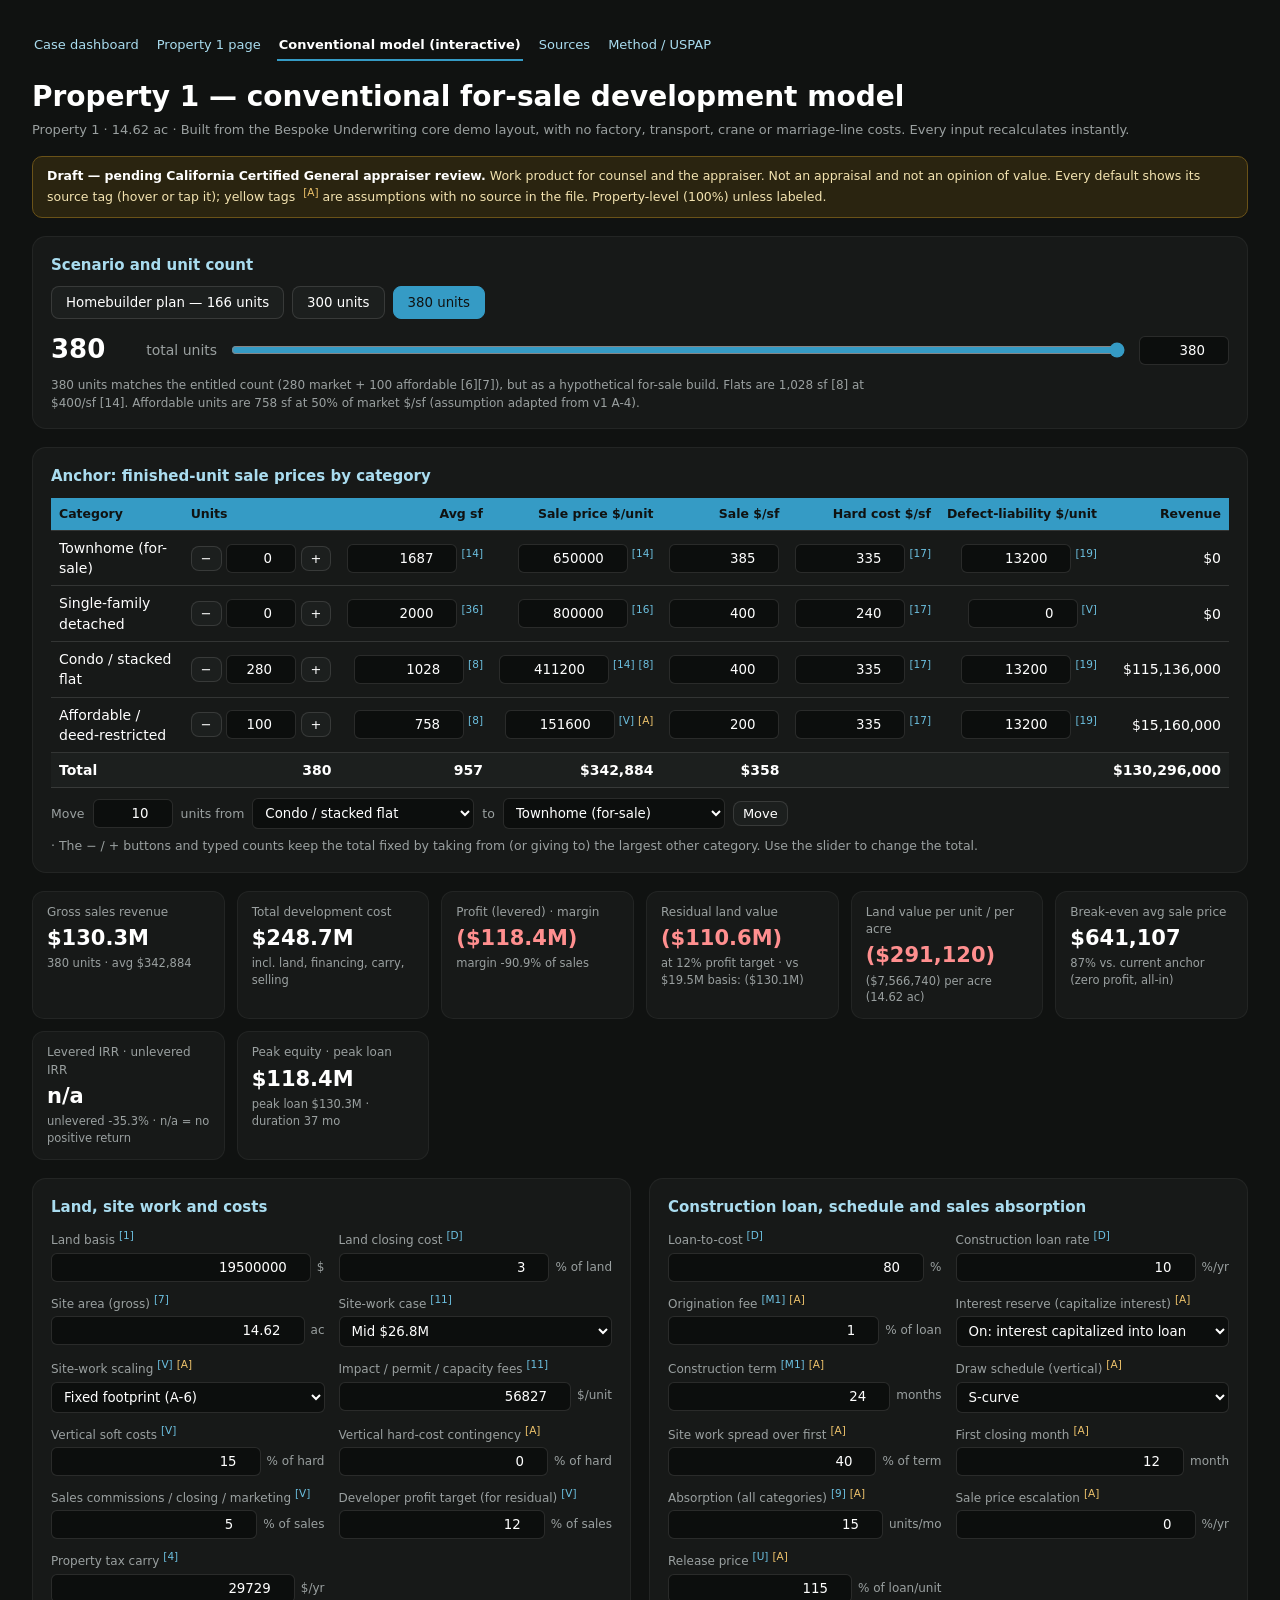
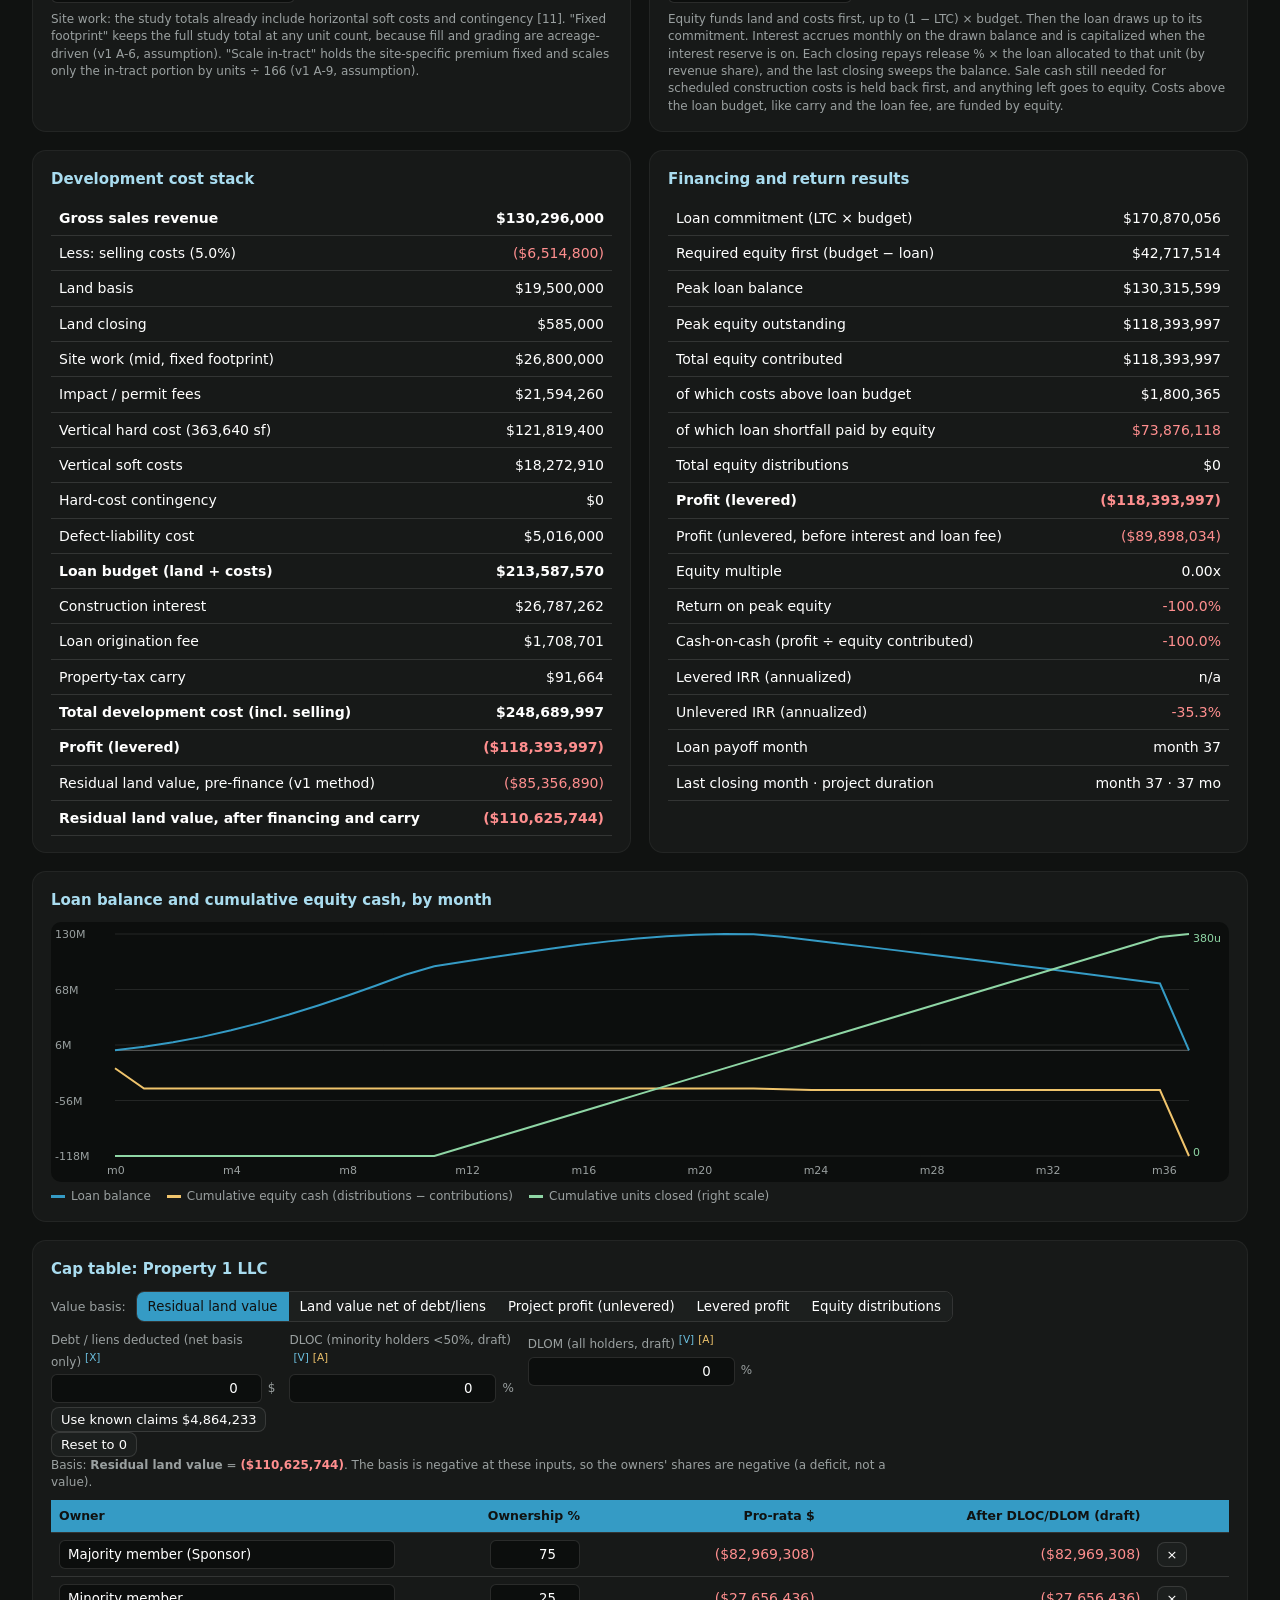
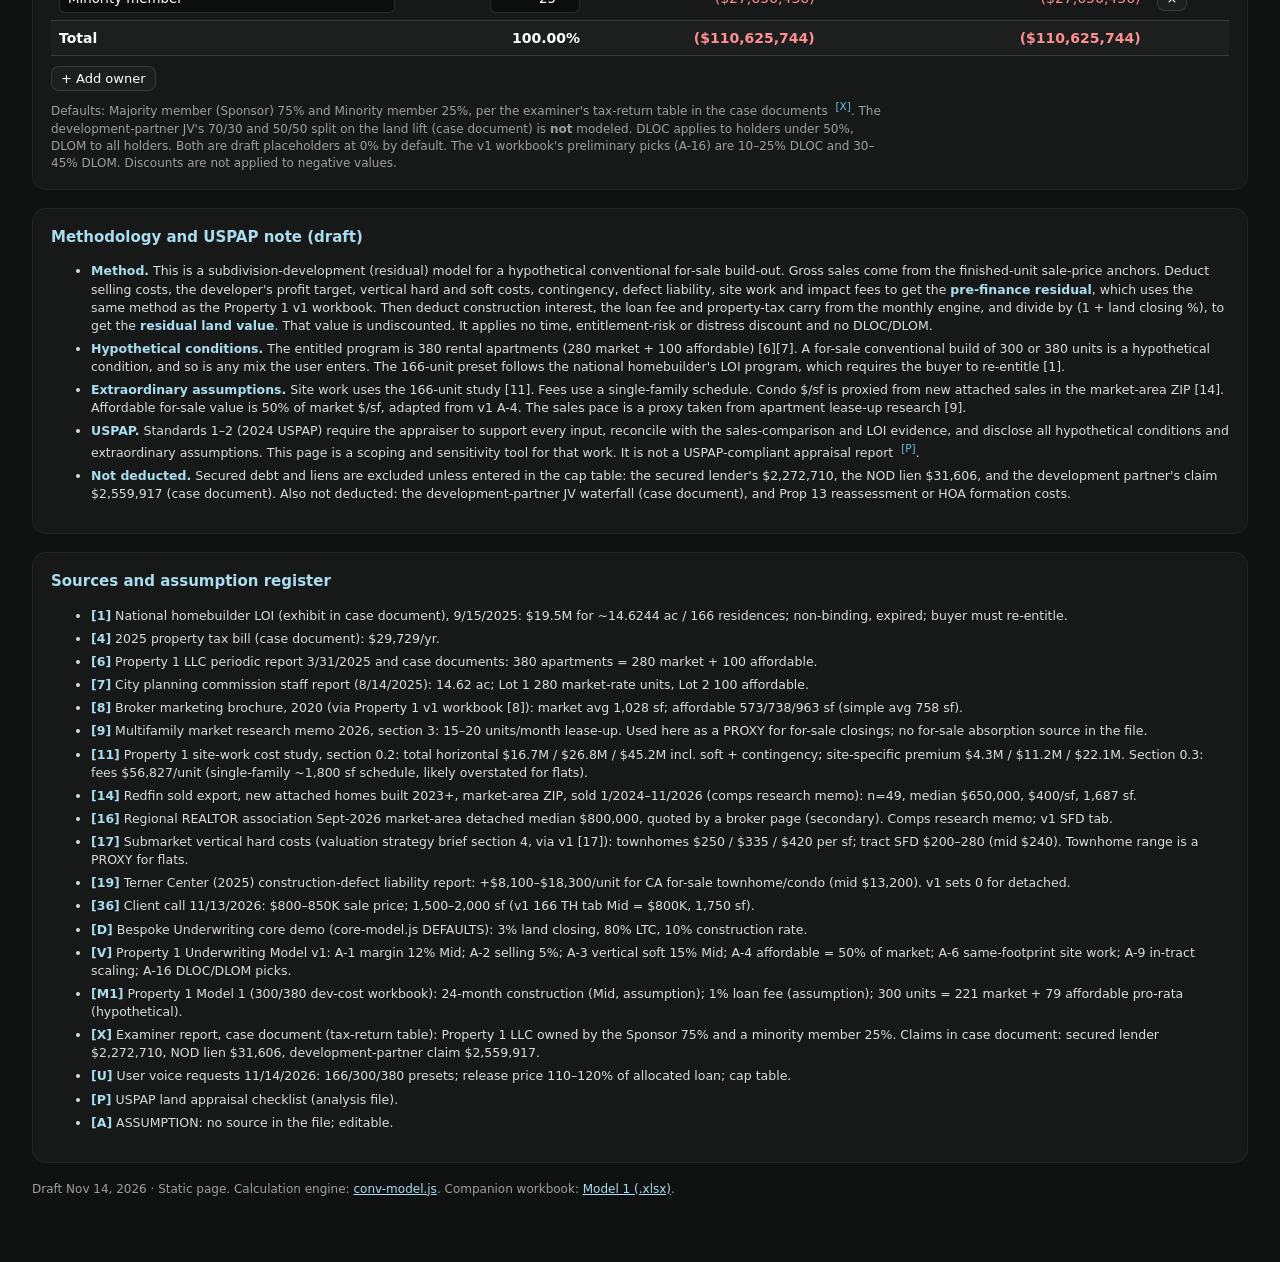
==== conventional-model/index.html @ cb13eaa0 "Add interactive conventional development model; anonymize model sections and workbook downloads" ====
<!DOCTYPE html>
<html lang="en">
<head>
<meta charset="utf-8">
<meta name="viewport" content="width=device-width, initial-scale=1">
<meta name="robots" content="noindex,nofollow">
<link rel="icon" href="data:,">
<title>Property 1 — Conventional development model (interactive)</title>
<style>
:root{--bg:#101211;--card:#171918;--card2:#1c1f1e;--blue:#359BC5;--blue2:#6CC0E0;--blue3:#A9DCEF;--line:rgba(255,255,255,.12);--soft:#9aa0a0;--neg:#ff8f8f;--pos:#8fd6a5;--warn:#f0c46c}
*{box-sizing:border-box}
html,body{margin:0;padding:0;background:var(--bg);color:#fff;font:14px/1.45 "Switzer","Inter","Segoe UI",system-ui,-apple-system,sans-serif}
.wrap{max-width:1320px;margin:0 auto;padding:32px 32px 64px}
.core-nav{display:flex;gap:14px;flex-wrap:wrap;align-items:center;margin:0 0 16px;font-size:13px}
.core-nav a{color:var(--blue3);text-decoration:none;padding:4px 2px;border-bottom:2px solid transparent}
.core-nav a:hover{color:#4FB3DC}.core-nav a.on{color:#fff;font-weight:700;border-bottom-color:var(--blue)}
h1{margin:0 0 4px;font:700 22px/1.3 inherit;font-family:inherit}
h2{margin:0 0 10px;font-weight:700;font-size:15px;color:var(--blue3)}
h3{margin:14px 0 6px;font-size:13px;color:var(--blue3)}
.meta{margin:0 0 16px;color:var(--soft);font-size:13px}
.callout{background:#2a2410;border:1px solid #6a5218;color:#f3e3b0;border-radius:10px;padding:10px 14px;font-size:12.5px;margin:0 0 18px}
.callout b{color:#fff}
.sec{background:var(--card);border-radius:14px;padding:18px 18px 16px;margin:0 0 18px;border:1px solid rgba(255,255,255,.05)}
.presets{display:flex;gap:8px;flex-wrap:wrap;margin:0 0 12px}
.btn{display:inline-flex;align-items:center;justify-content:center;padding:8px 14px;font:700 12.5px/1.2 inherit;font-family:inherit;background:var(--card2);color:#fff;border:1px solid var(--line);border-radius:8px;cursor:pointer}
.btn:hover{border-color:var(--blue)}.btn.on{background:var(--blue);color:#101211;border-color:var(--blue)}
.btn.sm{padding:4px 9px;font-size:13px;min-width:30px}
.slider-row{display:flex;align-items:center;gap:12px;flex-wrap:wrap}
.slider-row input[type=range]{flex:1 1 260px;accent-color:var(--blue)}
.slider-row .big{font-size:26px;font-weight:700;min-width:3.2em}
input[type=number],input[type=text],select{background:#0c0e0d;color:#fff;border:1px solid var(--line);border-radius:6px;padding:6px 8px;font:14px inherit;font-family:inherit;width:100%;min-width:0}
input[type=number]{text-align:right;font-variant-numeric:tabular-nums}
input:focus,select:focus{outline:2px solid var(--blue);outline-offset:0}
.tbl-scroll{overflow-x:auto;-webkit-overflow-scrolling:touch}
table{width:100%;border-collapse:collapse}
th,td{border-bottom:1px solid var(--line);padding:7px 8px;text-align:left;vertical-align:middle}
thead th{background:var(--blue);color:#101211;font-weight:700;font-size:12.5px;white-space:nowrap}
td.num,th.num{text-align:right;font-variant-numeric:tabular-nums;white-space:nowrap}
tfoot td{font-weight:700;background:var(--card2)}
.cats td input[type=number]{width:110px}
.cats td.u{white-space:nowrap}.cats td.u input{width:70px;display:inline-block}
.src{display:inline-block;margin-left:4px;font-size:10.5px;color:var(--blue2);cursor:help;vertical-align:super;white-space:nowrap}
.src.as{color:var(--warn)}
.metrics{display:grid;grid-template-columns:repeat(auto-fit,minmax(190px,1fr));gap:12px;margin:0 0 18px}
.metric{background:var(--card);border-radius:12px;padding:12px 14px;border:1px solid rgba(255,255,255,.05)}
.metric .lbl{color:var(--soft);font-size:12px}.metric .val{font-size:21px;font-weight:700;font-variant-numeric:tabular-nums;margin-top:2px}
.metric .sub{color:var(--soft);font-size:11.5px;margin-top:2px}
.neg{color:var(--neg)!important}.pos{color:var(--pos)}
.grid2{display:grid;grid-template-columns:1fr 1fr;gap:18px}
.fields{display:grid;grid-template-columns:repeat(auto-fill,minmax(220px,1fr));gap:10px 14px}
.fld label{display:block;color:var(--soft);font-size:12px;margin-bottom:3px}
.fld .row{display:flex;gap:6px;align-items:center}.fld .unit{color:var(--soft);font-size:12px;white-space:nowrap}
.movebar{display:flex;gap:8px;flex-wrap:wrap;align-items:center;margin:10px 0 0;color:var(--soft);font-size:12.5px}
.movebar select{width:auto}.movebar input{width:80px}
.note{color:var(--soft);font-size:12px;margin:8px 0 0;max-width:110ch}
.warnbox{background:#3a1717;border:1px solid #7a2d2d;color:#ffd1d1;border-radius:8px;padding:8px 12px;margin:8px 0;font-size:12.5px}
canvas{width:100%;height:260px;display:block;background:#0c0e0d;border-radius:10px}
.legend{display:flex;gap:16px;font-size:12px;color:var(--soft);margin:6px 0 0;flex-wrap:wrap}
.legend i{display:inline-block;width:14px;height:3px;margin-right:6px;vertical-align:middle}
.sources li{margin:0 0 5px;font-size:12.5px;color:#d8dcdc}.sources b{color:var(--blue3)}
.toggle{display:inline-flex;border:1px solid var(--line);border-radius:8px;overflow:hidden;flex-wrap:wrap}
.toggle button{background:var(--card2);color:#fff;border:0;padding:7px 11px;font:600 12.5px inherit;font-family:inherit;cursor:pointer}
.toggle button.on{background:var(--blue);color:#101211}
.cap td input[type=text]{min-width:170px}.cap td input[type=number]{width:90px}
@media(max-width:800px){.wrap{padding:16px 12px 40px}.grid2{grid-template-columns:1fr}.metric .val{font-size:18px}.metrics{grid-template-columns:1fr 1fr}h1{font-size:19px}}
</style>
</head>
<body>
<div class="wrap">
<nav class="core-nav"><a href="../index.html">Case dashboard</a><a href="../bella-mar.html#dev-cost-model">Property 1 page</a><a class="on" href="./">Conventional model (interactive)</a><a href="#sources">Sources</a><a href="#uspap">Method / USPAP</a></nav>
<h1>Property 1 — conventional for-sale development model</h1>
<p class="meta">Property 1 · 14.62 ac · Built from the Bespoke Underwriting core demo layout, with no factory, transport, crane or marriage-line costs. Every input recalculates instantly.</p>
<div class="callout"><b>Draft — pending California Certified General appraiser review.</b> Work product for counsel and the appraiser. Not an appraisal and not an opinion of value. Every default shows its source tag (hover or tap it); yellow tags <span class="src as">[A]</span> are assumptions with no source in the file. Property-level (100%) unless labeled.</div>

<section class="sec" id="scenario">
<h2>Scenario and unit count</h2>
<div class="presets" id="presets">
 <button class="btn" data-preset="166">Homebuilder plan — 166 units</button>
 <button class="btn" data-preset="300">300 units</button>
 <button class="btn" data-preset="380">380 units</button>
</div>
<div class="slider-row">
 <span class="big" id="totU">380</span><span style="color:var(--soft)">total units</span>
 <input type="range" id="unitSlider" min="100" max="380" step="1" value="380" aria-label="Total units">
 <input type="number" id="unitNum" min="100" max="380" step="1" value="380" style="width:90px" aria-label="Total units (number)">
</div>
<p class="note" id="presetNote"></p>
</section>

<section class="sec" id="anchor">
<h2>Anchor: finished-unit sale prices by category</h2>
<div class="tbl-scroll"><table class="cats"><thead><tr><th>Category</th><th>Units</th><th class="num">Avg sf</th><th class="num">Sale price $/unit</th><th class="num">Sale $/sf</th><th class="num">Hard cost $/sf</th><th class="num">Defect-liability $/unit</th><th class="num">Revenue</th></tr></thead>
<tbody id="catBody"></tbody><tfoot><tr><td>Total</td><td class="num" id="catU"></td><td class="num" id="catSf"></td><td class="num" id="catAvg"></td><td class="num" id="catPsf"></td><td></td><td></td><td class="num" id="catRev"></td></tr></tfoot></table></div>
<div class="movebar">Move <input type="number" id="mvN" value="10" min="1" step="1"> units from <select id="mvFrom"></select> to <select id="mvTo"></select> <button class="btn sm" id="mvGo">Move</button> <span>· The − / + buttons and typed counts keep the total fixed by taking from (or giving to) the largest other category. Use the slider to change the total.</span></div>
</section>

<div class="metrics" id="metrics"></div>

<div class="grid2">
<section class="sec"><h2>Land, site work and costs</h2><div class="fields" id="fCost"></div>
<p class="note">Site work: the study totals already include horizontal soft costs and contingency [11]. "Fixed footprint" keeps the full study total at any unit count, because fill and grading are acreage-driven (v1 A-6, assumption). "Scale in-tract" holds the site-specific premium fixed and scales only the in-tract portion by units ÷ 166 (v1 A-9, assumption).</p></section>
<section class="sec"><h2>Construction loan, schedule and sales absorption</h2><div class="fields" id="fFin"></div>
<p class="note">Equity funds land and costs first, up to (1 − LTC) × budget. Then the loan draws up to its commitment. Interest accrues monthly on the drawn balance and is capitalized when the interest reserve is on. Each closing repays release % × the loan allocated to that unit (by revenue share), and the last closing sweeps the balance. Sale cash still needed for scheduled construction costs is held back first, and anything left goes to equity. Costs above the loan budget, like carry and the loan fee, are funded by equity.</p></section>
</div>

<div class="grid2">
<section class="sec"><h2>Development cost stack</h2><div class="tbl-scroll"><table><tbody id="stack"></tbody></table></div></section>
<section class="sec"><h2>Financing and return results</h2><div class="tbl-scroll"><table><tbody id="finOut"></tbody></table></div></section>
</div>

<section class="sec"><h2>Loan balance and cumulative equity cash, by month</h2>
<canvas id="chart" width="1200" height="260" aria-label="Chart of loan balance and cumulative equity cash by month"></canvas>
<div class="legend"><span><i style="background:#359BC5"></i>Loan balance</span><span><i style="background:#f0c46c"></i>Cumulative equity cash (distributions − contributions)</span><span><i style="background:#8fd6a5"></i>Cumulative units closed (right scale)</span></div>
</section>

<section class="sec" id="captable"><h2>Cap table: Property 1 LLC</h2>
<div style="display:flex;gap:10px;flex-wrap:wrap;align-items:center;margin:0 0 10px"><span style="color:var(--soft);font-size:12.5px">Value basis:</span>
<div class="toggle" id="basisToggle">
 <button data-b="rlv">Residual land value</button><button data-b="net">Land value net of debt/liens</button><button data-b="unlev">Project profit (unlevered)</button><button data-b="profit">Levered profit</button><button data-b="dist">Equity distributions</button>
</div></div>
<div class="fields" id="fCap"></div>
<div id="capWarn"></div>
<div class="tbl-scroll"><table class="cap"><thead><tr><th>Owner</th><th class="num">Ownership %</th><th class="num">Pro-rata $</th><th class="num">After DLOC/DLOM (draft)</th><th></th></tr></thead><tbody id="capBody"></tbody>
<tfoot><tr><td>Total</td><td class="num" id="capPct"></td><td class="num" id="capVal"></td><td class="num" id="capAdj"></td><td></td></tr></tfoot></table></div>
<div style="margin:10px 0 0"><button class="btn sm" id="capAdd">+ Add owner</button></div>
<p class="note">Defaults: Majority member (Sponsor) 75% and Minority member 25%, per the examiner's tax-return table in the case documents <span class="src" title="[X] Examiner report, case document (tax-return table)">[X]</span>. The development-partner JV's 70/30 and 50/50 split on the land lift (case document) is <b>not</b> modeled. DLOC applies to holders under 50%, DLOM to all holders. Both are draft placeholders at 0% by default. The v1 workbook's preliminary picks (A-16) are 10–25% DLOC and 30–45% DLOM. Discounts are not applied to negative values.</p>
</section>

<section class="sec" id="uspap"><h2>Methodology and USPAP note (draft)</h2>
<ul class="sources">
<li><b>Method.</b> This is a subdivision-development (residual) model for a hypothetical conventional for-sale build-out. Gross sales come from the finished-unit sale-price anchors. Deduct selling costs, the developer's profit target, vertical hard and soft costs, contingency, defect liability, site work and impact fees to get the <b>pre-finance residual</b>, which uses the same method as the Property 1 v1 workbook. Then deduct construction interest, the loan fee and property-tax carry from the monthly engine, and divide by (1 + land closing %), to get the <b>residual land value</b>. That value is undiscounted. It applies no time, entitlement-risk or distress discount and no DLOC/DLOM.</li>
<li><b>Hypothetical conditions.</b> The entitled program is 380 rental apartments (280 market + 100 affordable) [6][7]. A for-sale conventional build of 300 or 380 units is a hypothetical condition, and so is any mix the user enters. The 166-unit preset follows the national homebuilder's LOI program, which requires the buyer to re-entitle [1].</li>
<li><b>Extraordinary assumptions.</b> Site work uses the 166-unit study [11]. Fees use a single-family schedule. Condo $/sf is proxied from new attached sales in the market-area ZIP [14]. Affordable for-sale value is 50% of market $/sf, adapted from v1 A-4. The sales pace is a proxy taken from apartment lease-up research [9].</li>
<li><b>USPAP.</b> Standards 1–2 (2024 USPAP) require the appraiser to support every input, reconcile with the sales-comparison and LOI evidence, and disclose all hypothetical conditions and extraordinary assumptions. This page is a scoping and sensitivity tool for that work. It is not a USPAP-compliant appraisal report <span class="src" title="[P] USPAP land appraisal checklist (analysis file)">[P]</span>.</li>
<li><b>Not deducted.</b> Secured debt and liens are excluded unless entered in the cap table: the secured lender's $2,272,710, the NOD lien $31,606, and the development partner's claim $2,559,917 (case document). Also not deducted: the development-partner JV waterfall (case document), and Prop 13 reassessment or HOA formation costs.</li>
</ul></section>

<section class="sec" id="sources"><h2>Sources and assumption register</h2><ul class="sources" id="srcList"></ul></section>
<p class="note">Draft Nov 14, 2026 · Static page. Calculation engine: <a style="color:var(--blue3)" href="conv-model.js">conv-model.js</a>. Companion workbook: <a style="color:var(--blue3)" href="../assets/Property1_DevCost_300-380.xlsx">Model 1 (.xlsx)</a>.</p>
</div>
<script src="conv-model.js"></script>
<script src="ui.js"></script>
</body>
</html>
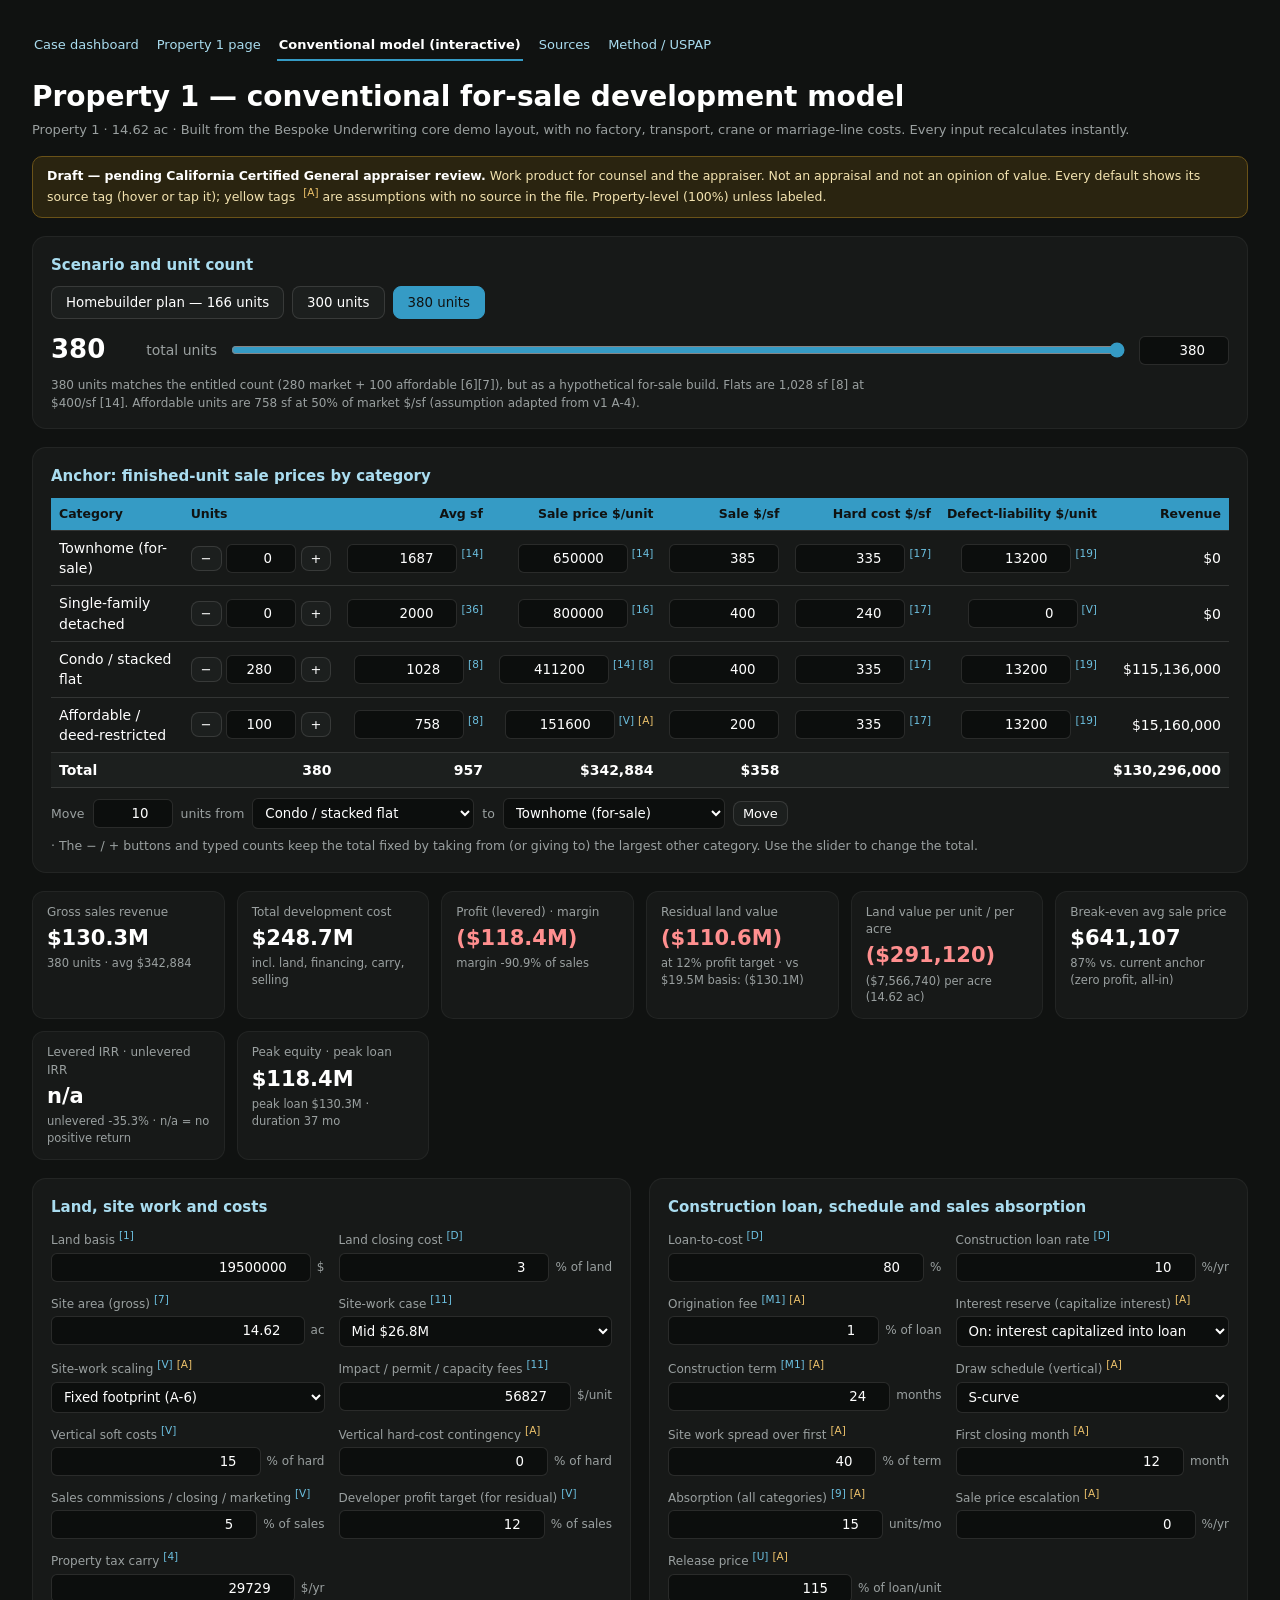
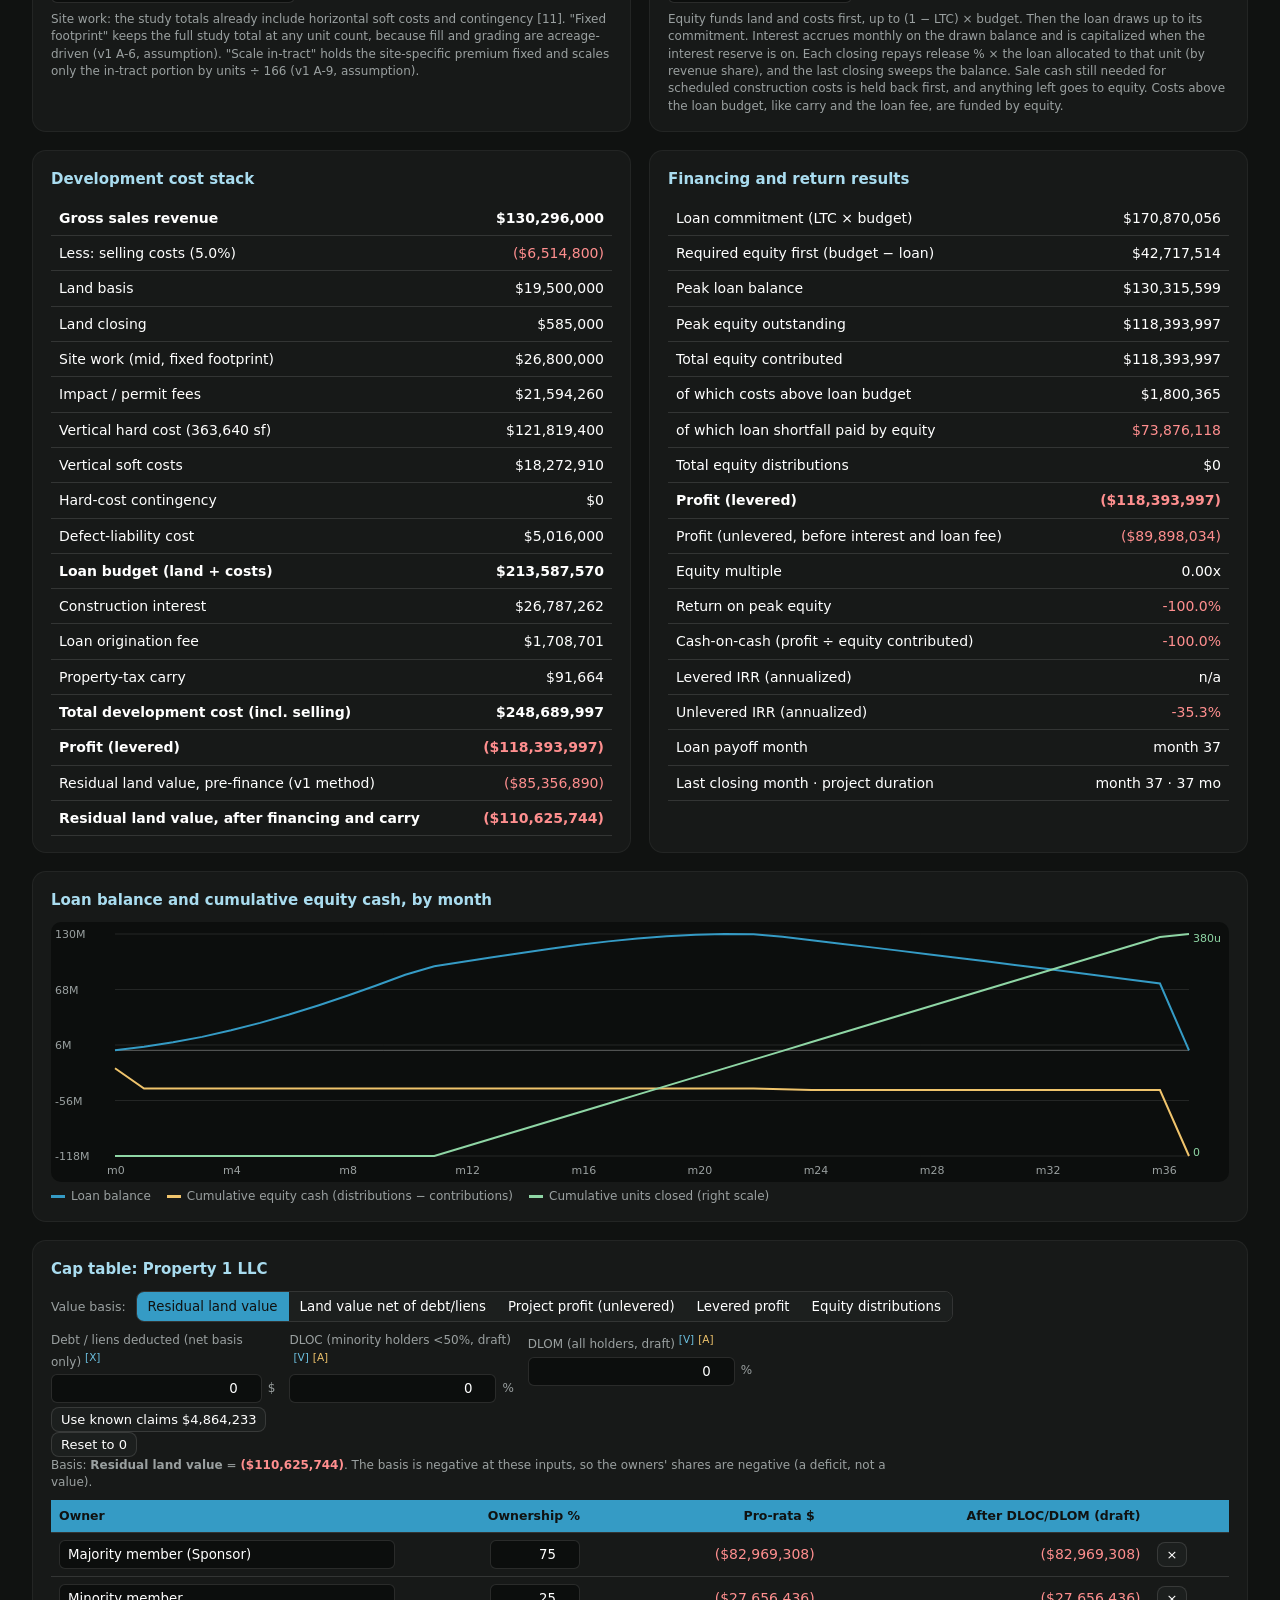
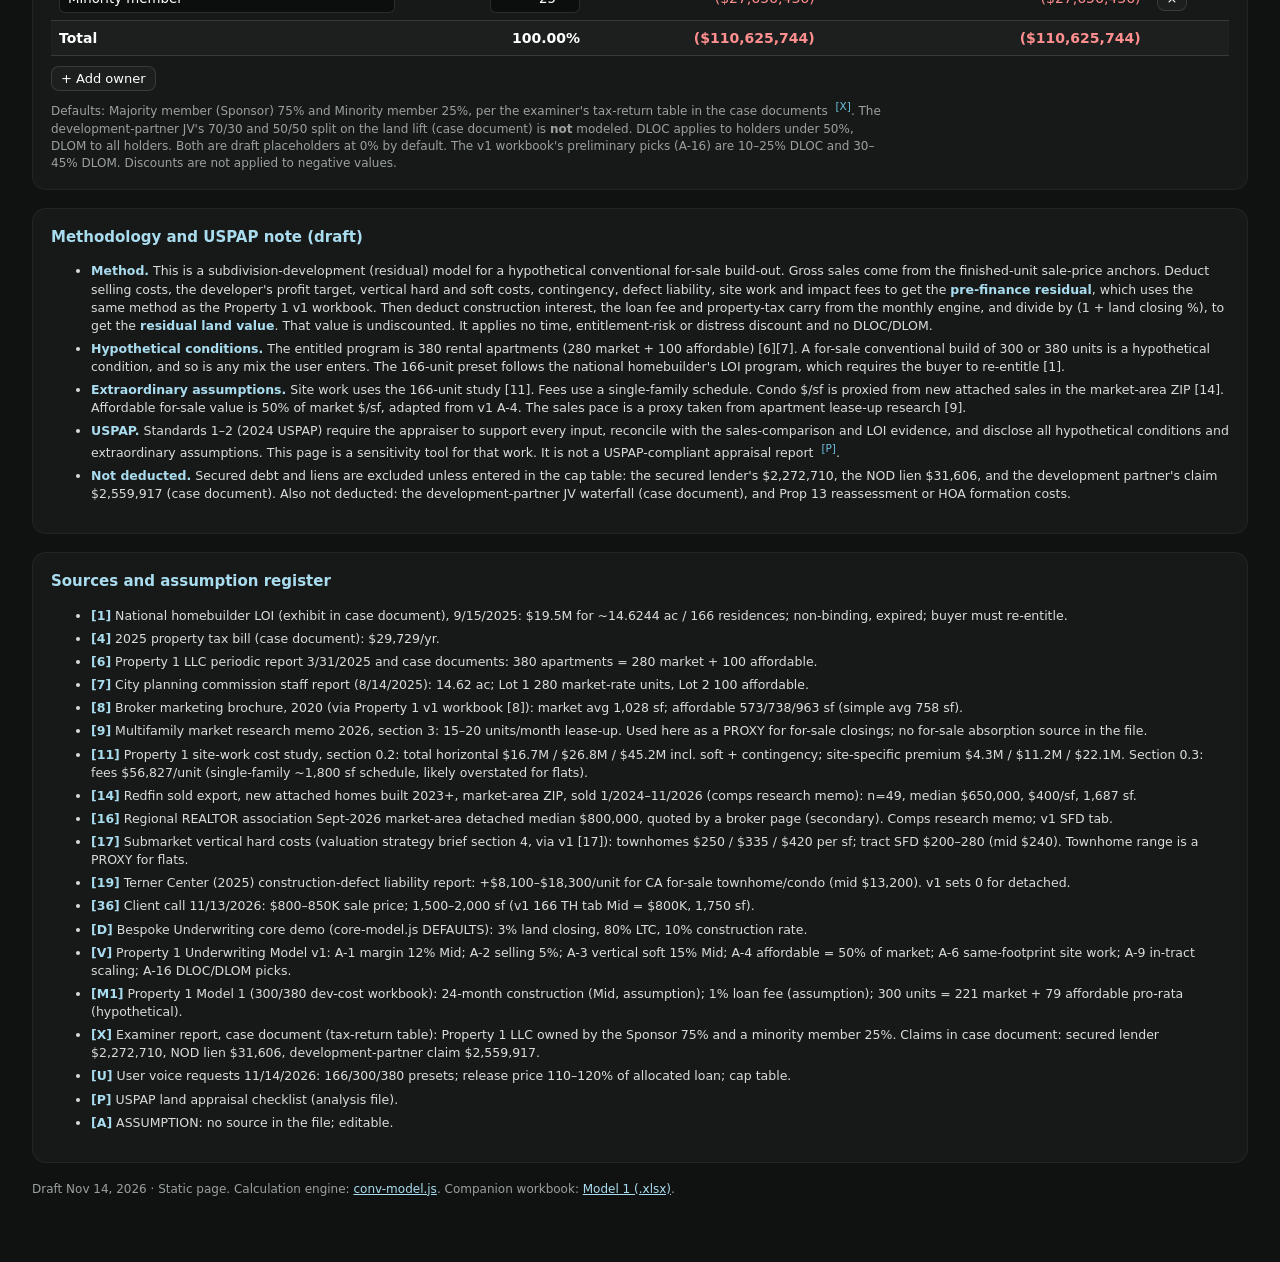
==== commit 83858b1a: "Remove scoping metrics and add property summary cards Drop hours, step counts, and work-plan chips f" ====
--- a/conventional-model/index.html
+++ b/conventional-model/index.html
@@ -131,7 +131,7 @@
 <li><b>Method.</b> This is a subdivision-development (residual) model for a hypothetical conventional for-sale build-out. Gross sales come from the finished-unit sale-price anchors. Deduct selling costs, the developer's profit target, vertical hard and soft costs, contingency, defect liability, site work and impact fees to get the <b>pre-finance residual</b>, which uses the same method as the Property 1 v1 workbook. Then deduct construction interest, the loan fee and property-tax carry from the monthly engine, and divide by (1 + land closing %), to get the <b>residual land value</b>. That value is undiscounted. It applies no time, entitlement-risk or distress discount and no DLOC/DLOM.</li>
 <li><b>Hypothetical conditions.</b> The entitled program is 380 rental apartments (280 market + 100 affordable) [6][7]. A for-sale conventional build of 300 or 380 units is a hypothetical condition, and so is any mix the user enters. The 166-unit preset follows the national homebuilder's LOI program, which requires the buyer to re-entitle [1].</li>
 <li><b>Extraordinary assumptions.</b> Site work uses the 166-unit study [11]. Fees use a single-family schedule. Condo $/sf is proxied from new attached sales in the market-area ZIP [14]. Affordable for-sale value is 50% of market $/sf, adapted from v1 A-4. The sales pace is a proxy taken from apartment lease-up research [9].</li>
-<li><b>USPAP.</b> Standards 1–2 (2024 USPAP) require the appraiser to support every input, reconcile with the sales-comparison and LOI evidence, and disclose all hypothetical conditions and extraordinary assumptions. This page is a scoping and sensitivity tool for that work. It is not a USPAP-compliant appraisal report <span class="src" title="[P] USPAP land appraisal checklist (analysis file)">[P]</span>.</li>
+<li><b>USPAP.</b> Standards 1–2 (2024 USPAP) require the appraiser to support every input, reconcile with the sales-comparison and LOI evidence, and disclose all hypothetical conditions and extraordinary assumptions. This page is a sensitivity tool for that work. It is not a USPAP-compliant appraisal report <span class="src" title="[P] USPAP land appraisal checklist (analysis file)">[P]</span>.</li>
 <li><b>Not deducted.</b> Secured debt and liens are excluded unless entered in the cap table: the secured lender's $2,272,710, the NOD lien $31,606, and the development partner's claim $2,559,917 (case document). Also not deducted: the development-partner JV waterfall (case document), and Prop 13 reassessment or HOA formation costs.</li>
 </ul></section>
 
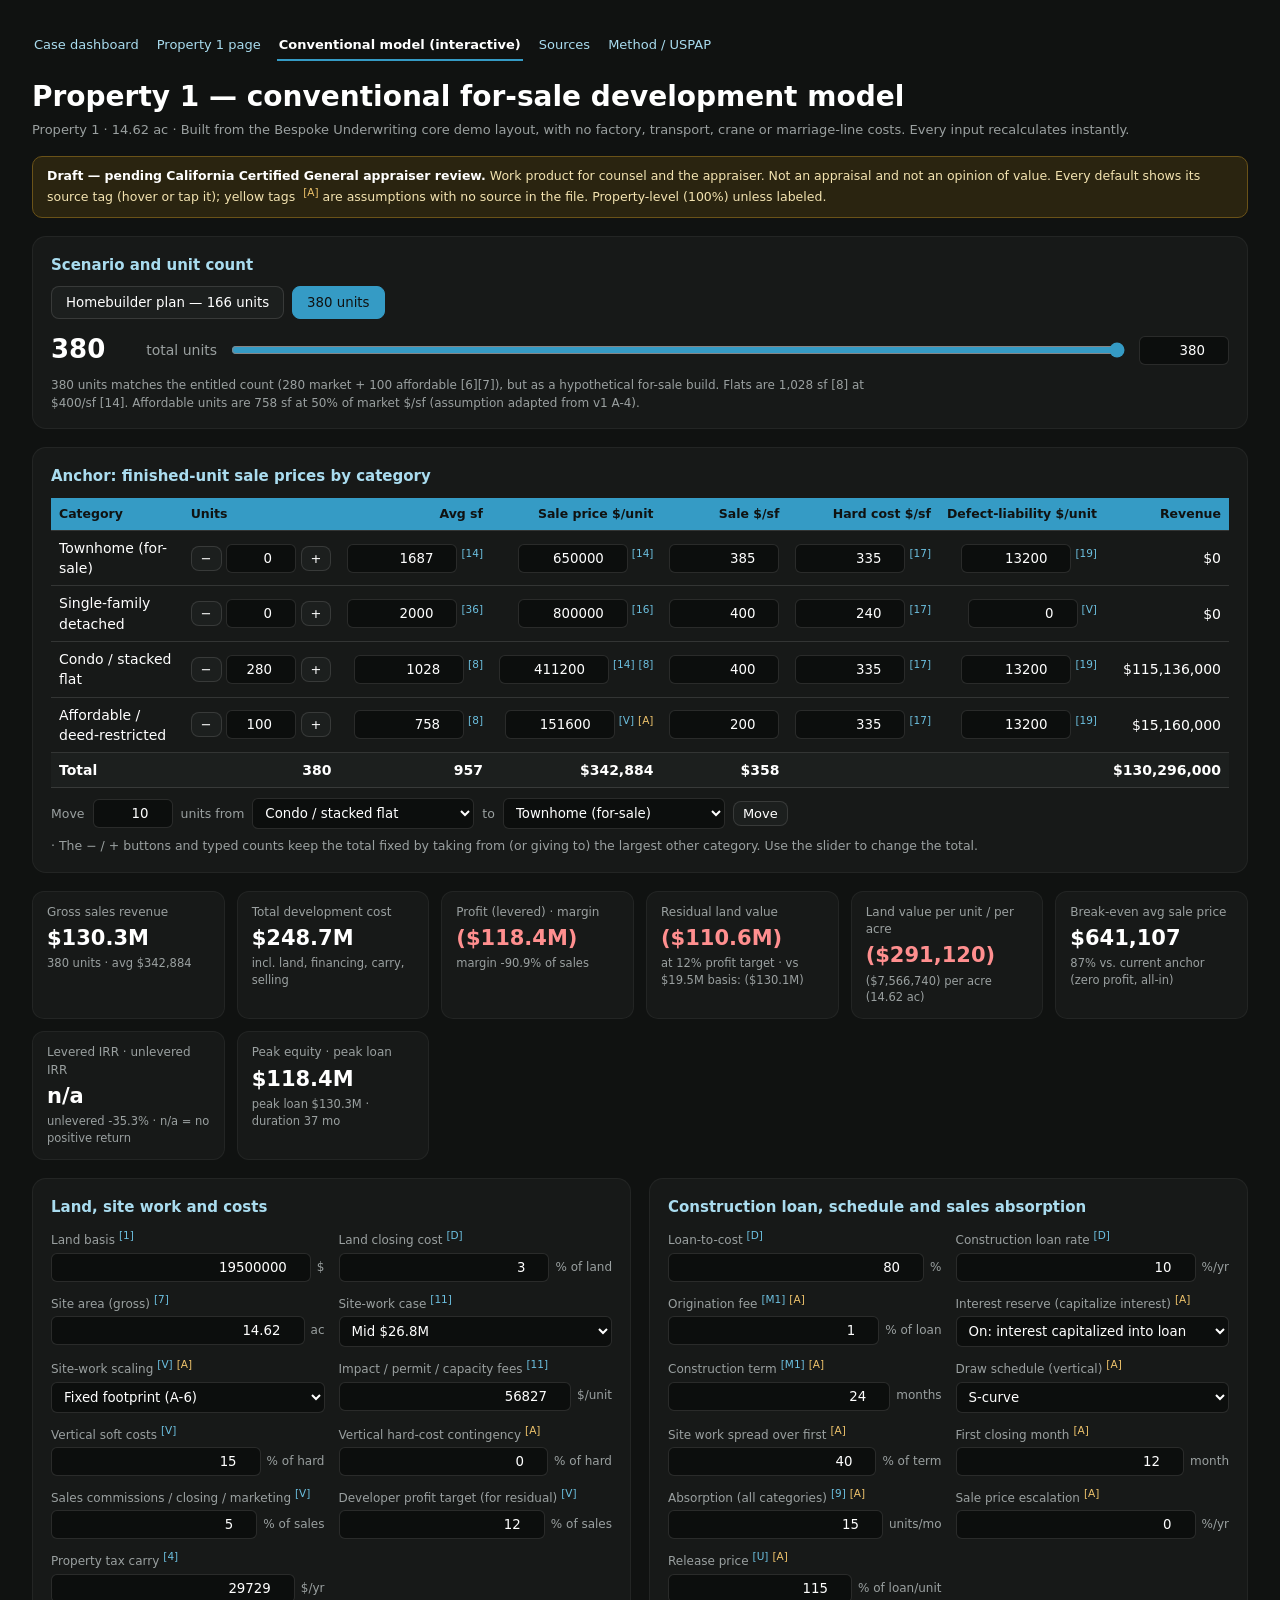
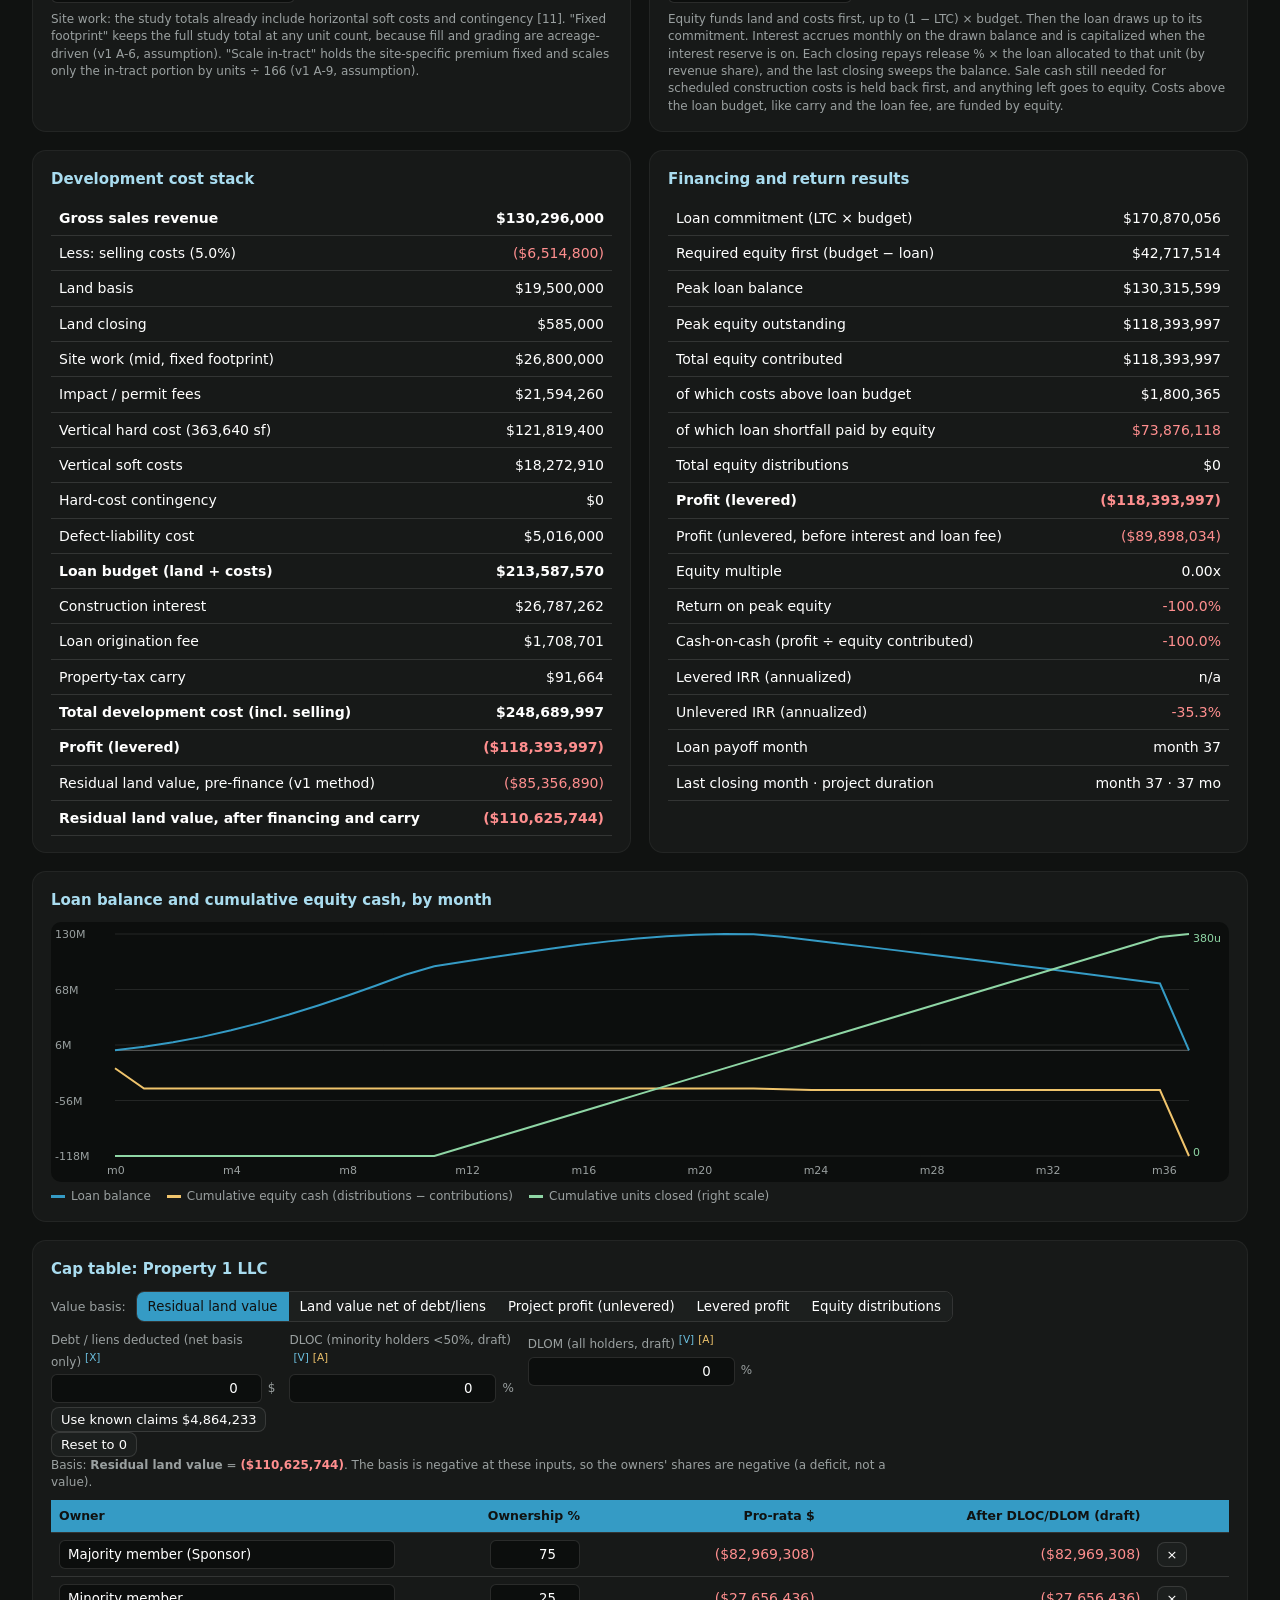
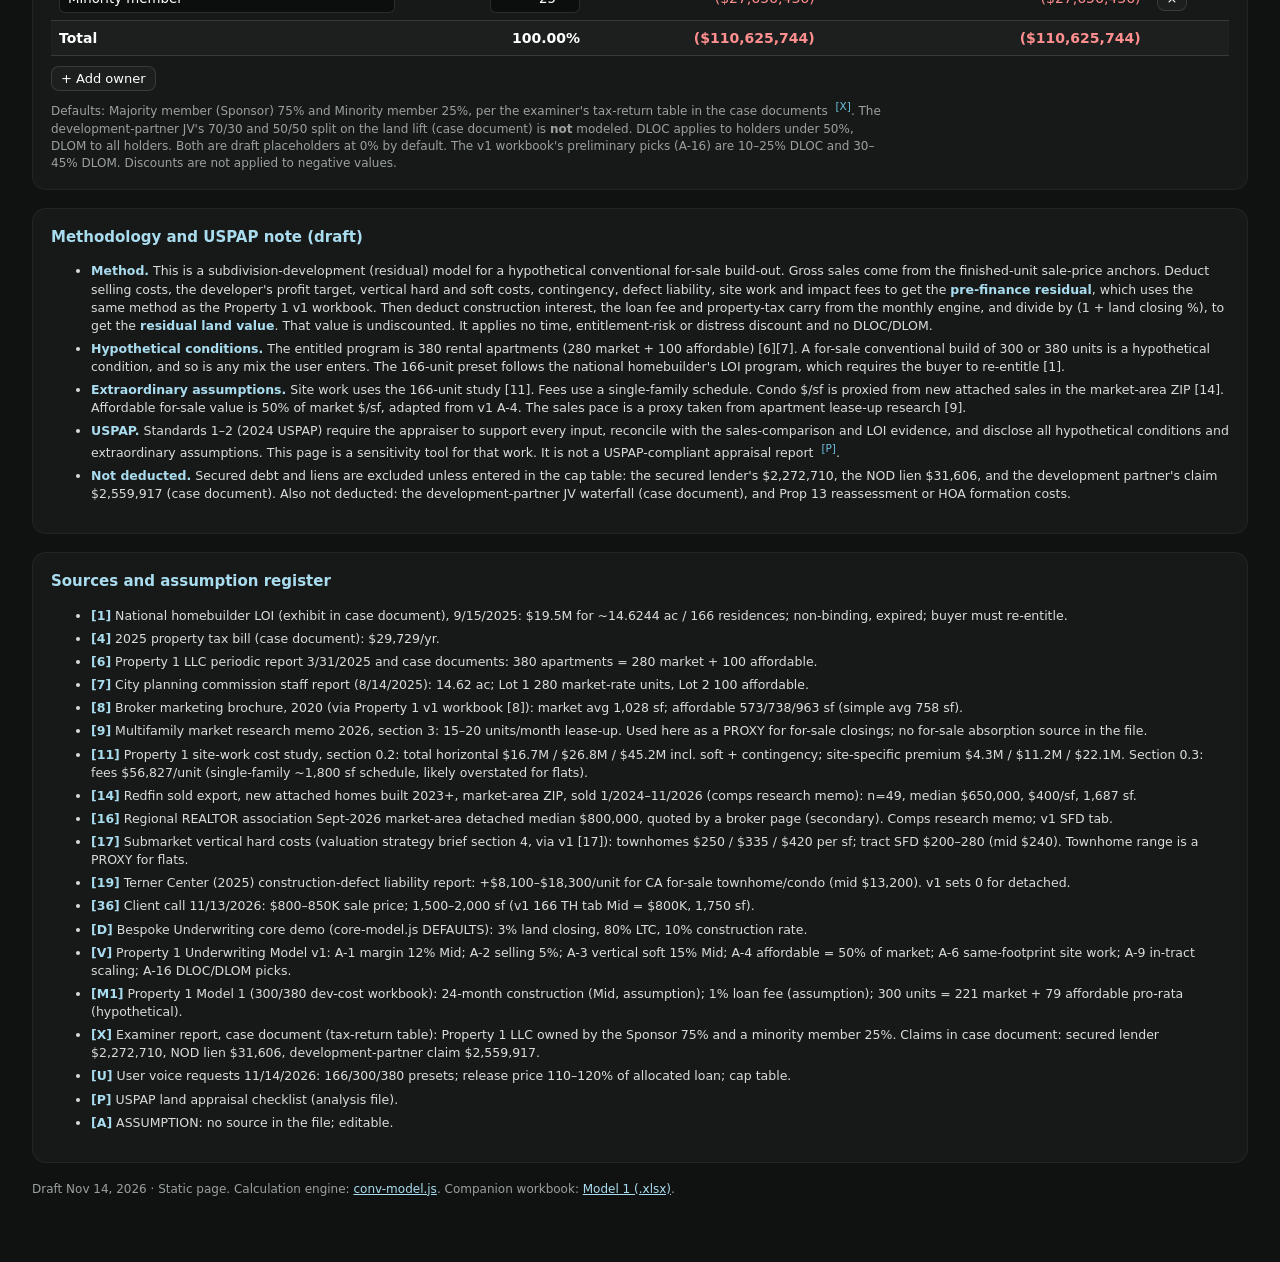
==== commit 39bd8bd6: "Draft: Bella Mar items 8-14 — de-identified, plain-text sources, ownership/records/discount sections" ====
--- a/conventional-model/index.html
+++ b/conventional-model/index.html
@@ -76,7 +76,6 @@
 <h2>Scenario and unit count</h2>
 <div class="presets" id="presets">
  <button class="btn" data-preset="166">Homebuilder plan — 166 units</button>
- <button class="btn" data-preset="300">300 units</button>
  <button class="btn" data-preset="380">380 units</button>
 </div>
 <div class="slider-row">
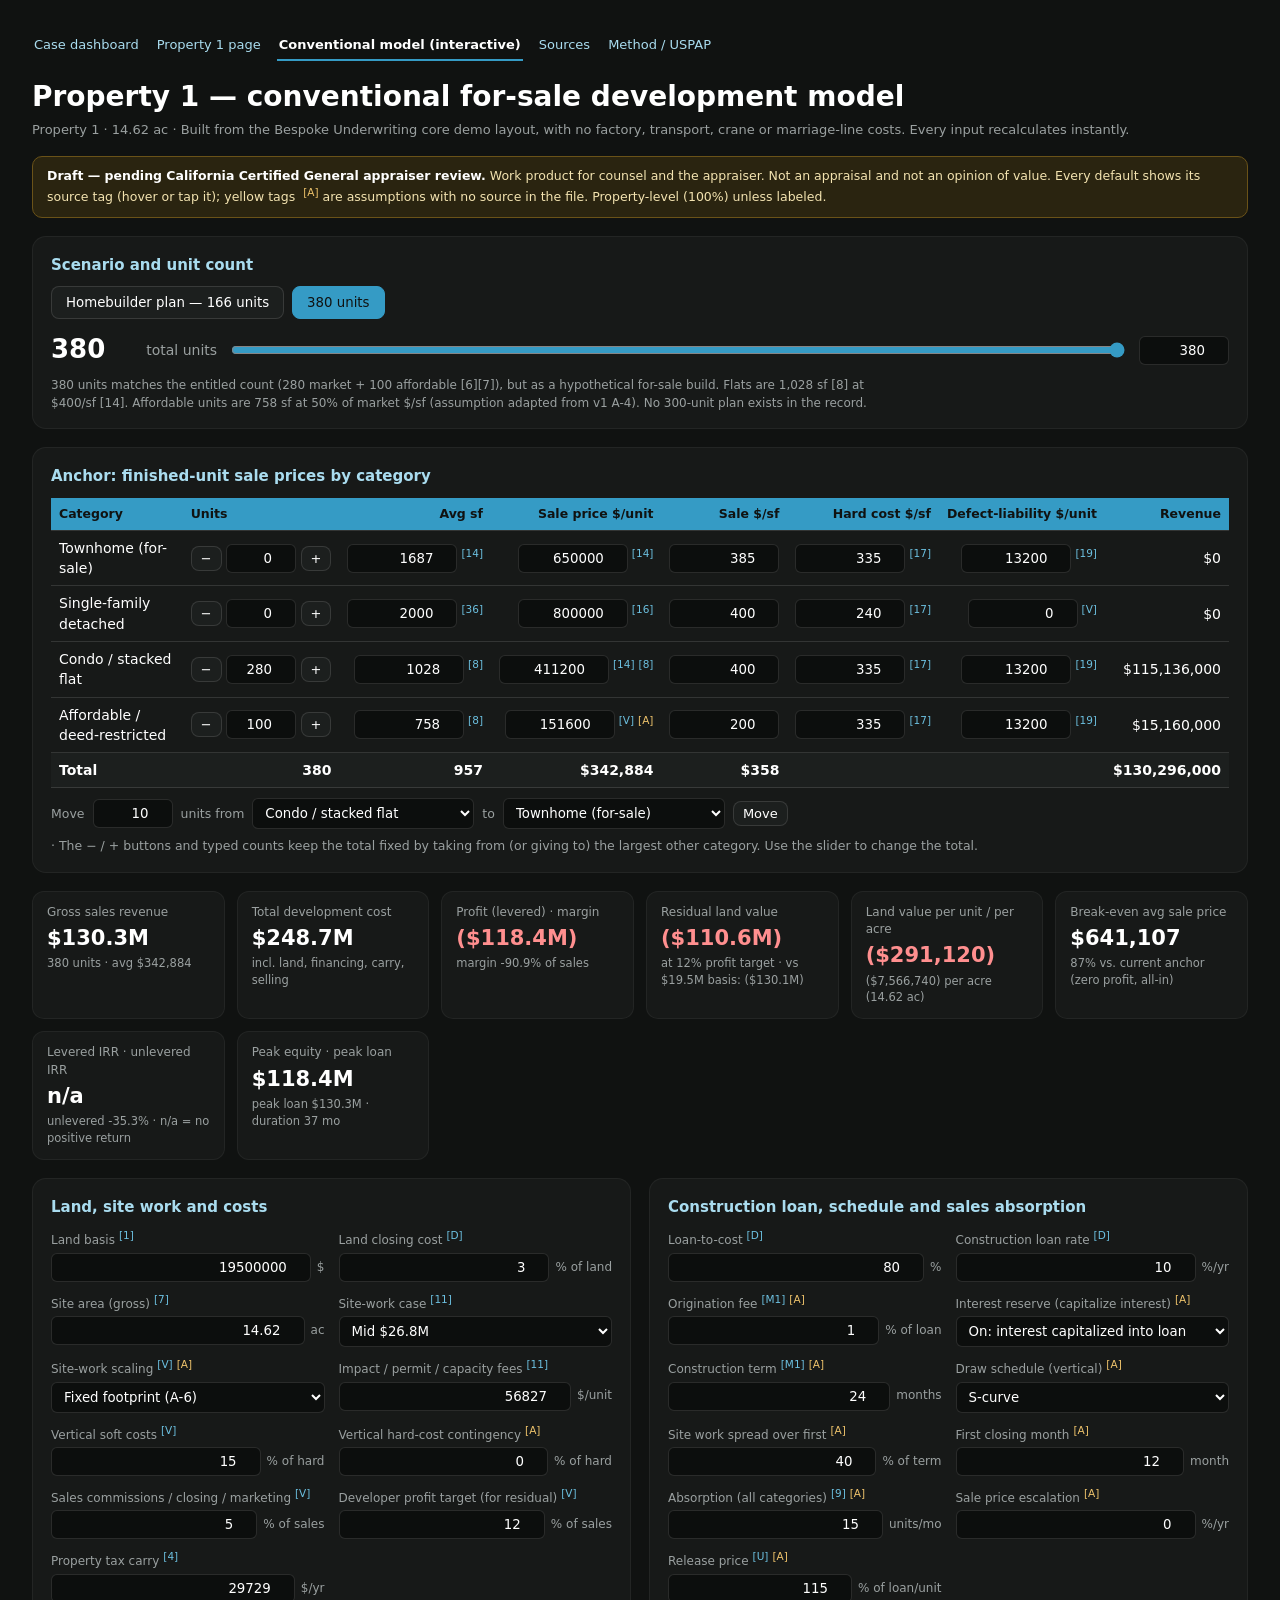
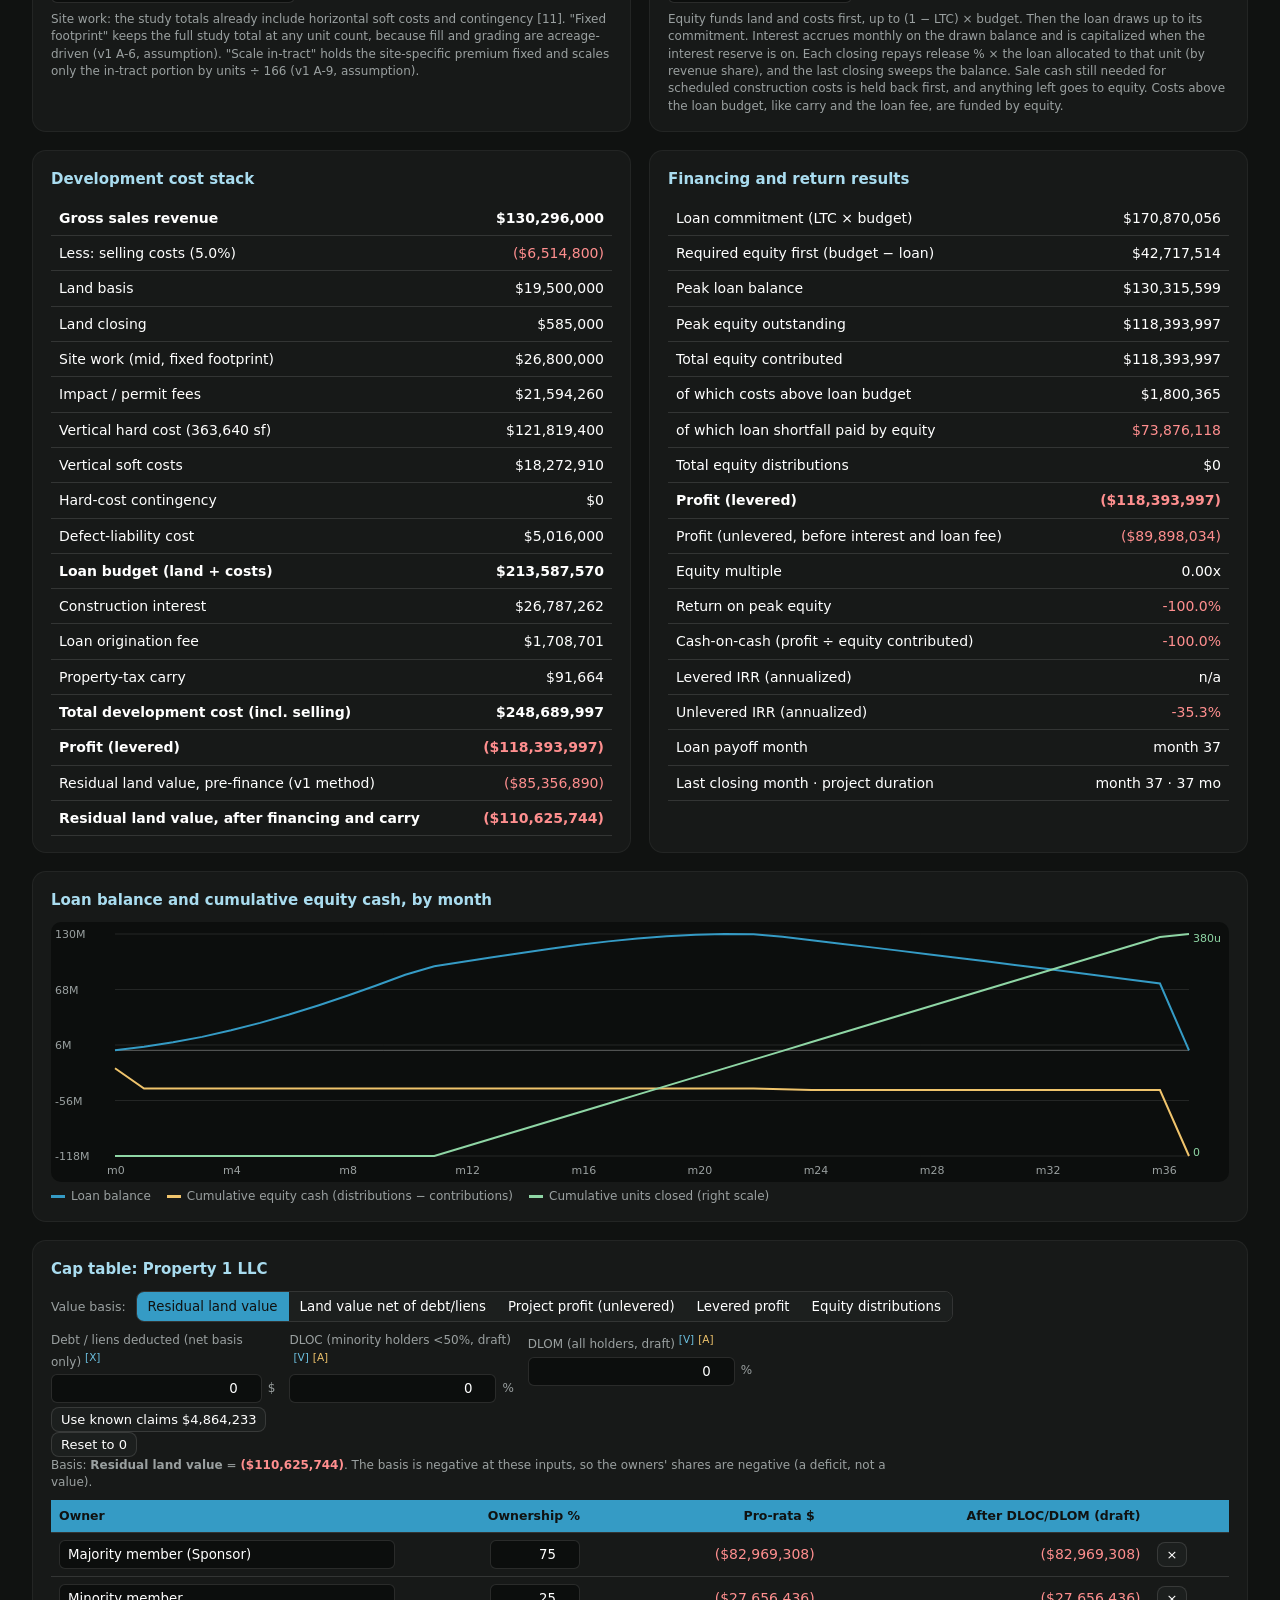
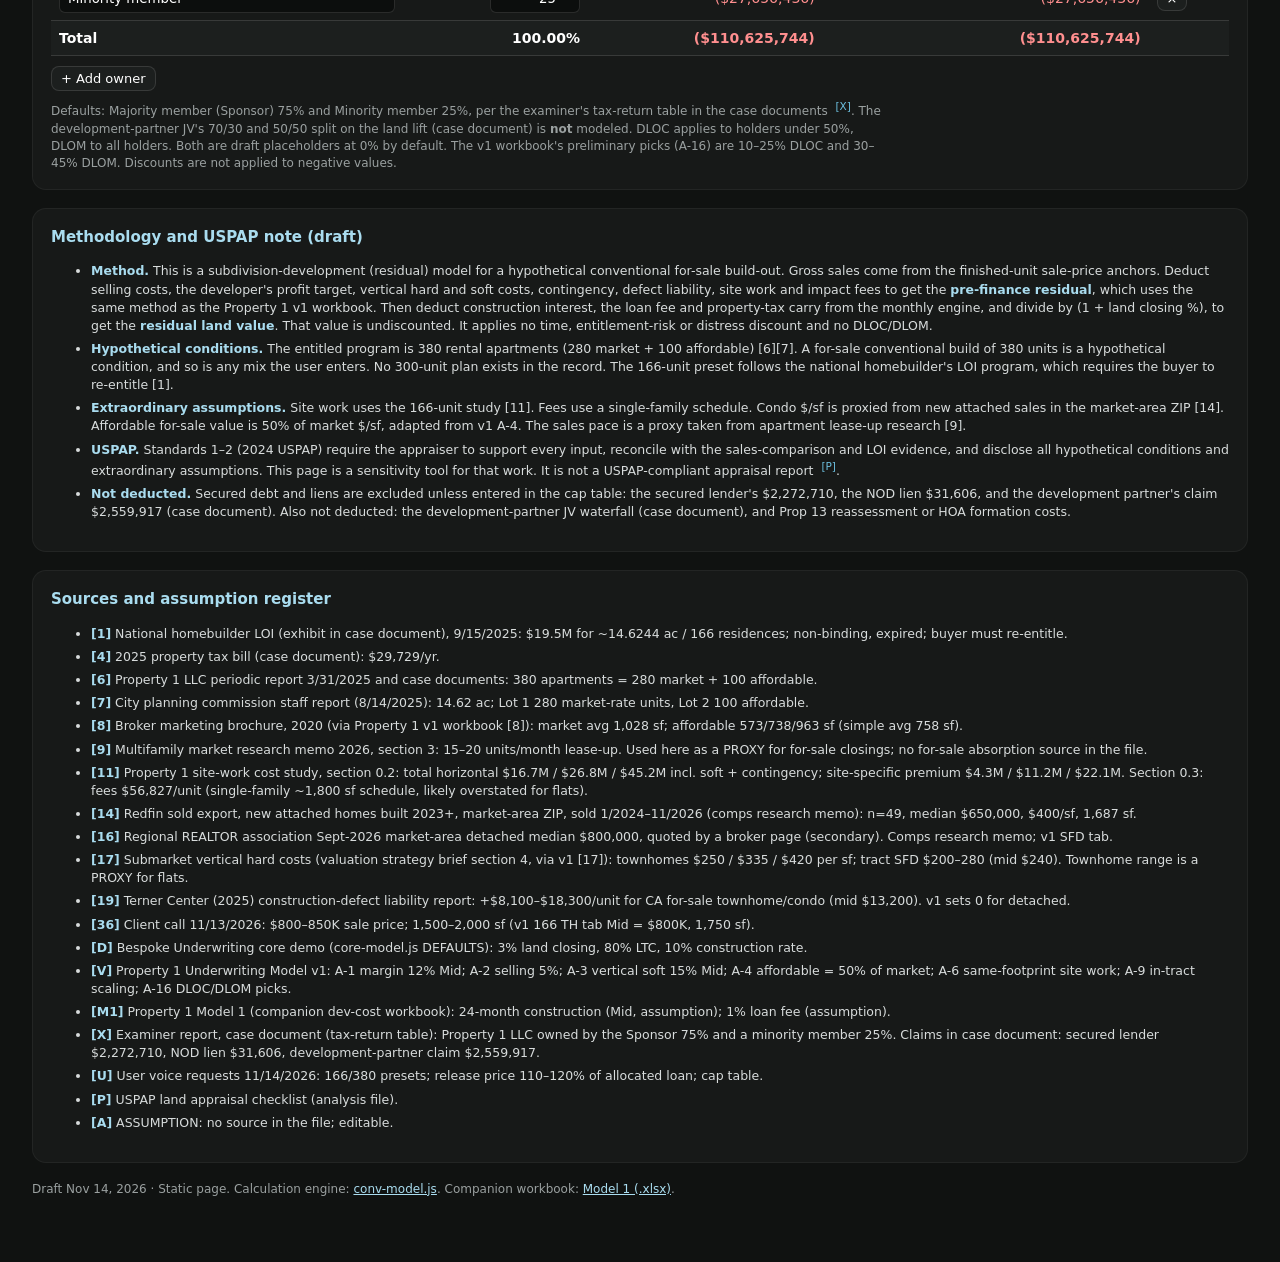
==== commit ecbddbdf: "Draft: remove remaining 300-unit valuation preset and references from the conventional model (draft " ====
--- a/conventional-model/index.html
+++ b/conventional-model/index.html
@@ -128,7 +128,7 @@
 <section class="sec" id="uspap"><h2>Methodology and USPAP note (draft)</h2>
 <ul class="sources">
 <li><b>Method.</b> This is a subdivision-development (residual) model for a hypothetical conventional for-sale build-out. Gross sales come from the finished-unit sale-price anchors. Deduct selling costs, the developer's profit target, vertical hard and soft costs, contingency, defect liability, site work and impact fees to get the <b>pre-finance residual</b>, which uses the same method as the Property 1 v1 workbook. Then deduct construction interest, the loan fee and property-tax carry from the monthly engine, and divide by (1 + land closing %), to get the <b>residual land value</b>. That value is undiscounted. It applies no time, entitlement-risk or distress discount and no DLOC/DLOM.</li>
-<li><b>Hypothetical conditions.</b> The entitled program is 380 rental apartments (280 market + 100 affordable) [6][7]. A for-sale conventional build of 300 or 380 units is a hypothetical condition, and so is any mix the user enters. The 166-unit preset follows the national homebuilder's LOI program, which requires the buyer to re-entitle [1].</li>
+<li><b>Hypothetical conditions.</b> The entitled program is 380 rental apartments (280 market + 100 affordable) [6][7]. A for-sale conventional build of 380 units is a hypothetical condition, and so is any mix the user enters. No 300-unit plan exists in the record. The 166-unit preset follows the national homebuilder's LOI program, which requires the buyer to re-entitle [1].</li>
 <li><b>Extraordinary assumptions.</b> Site work uses the 166-unit study [11]. Fees use a single-family schedule. Condo $/sf is proxied from new attached sales in the market-area ZIP [14]. Affordable for-sale value is 50% of market $/sf, adapted from v1 A-4. The sales pace is a proxy taken from apartment lease-up research [9].</li>
 <li><b>USPAP.</b> Standards 1–2 (2024 USPAP) require the appraiser to support every input, reconcile with the sales-comparison and LOI evidence, and disclose all hypothetical conditions and extraordinary assumptions. This page is a sensitivity tool for that work. It is not a USPAP-compliant appraisal report <span class="src" title="[P] USPAP land appraisal checklist (analysis file)">[P]</span>.</li>
 <li><b>Not deducted.</b> Secured debt and liens are excluded unless entered in the cap table: the secured lender's $2,272,710, the NOD lien $31,606, and the development partner's claim $2,559,917 (case document). Also not deducted: the development-partner JV waterfall (case document), and Prop 13 reassessment or HOA formation costs.</li>
